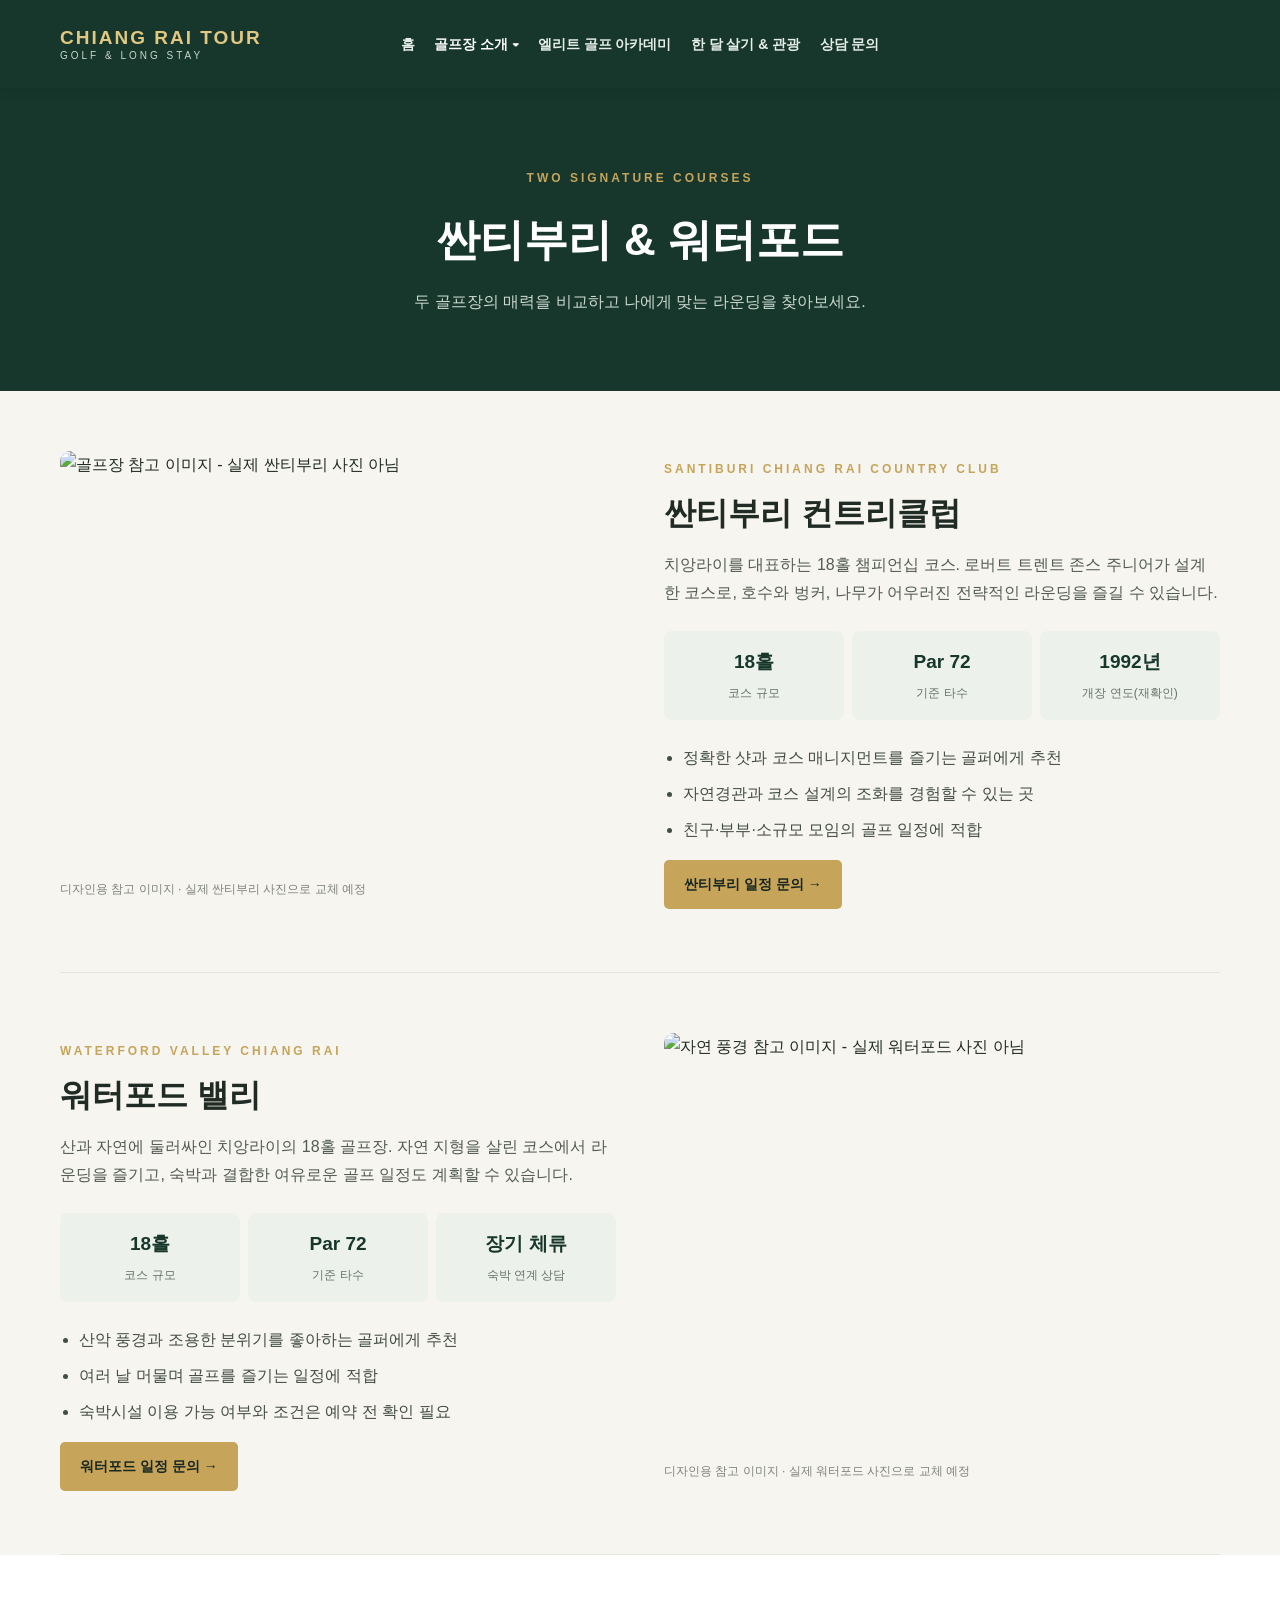
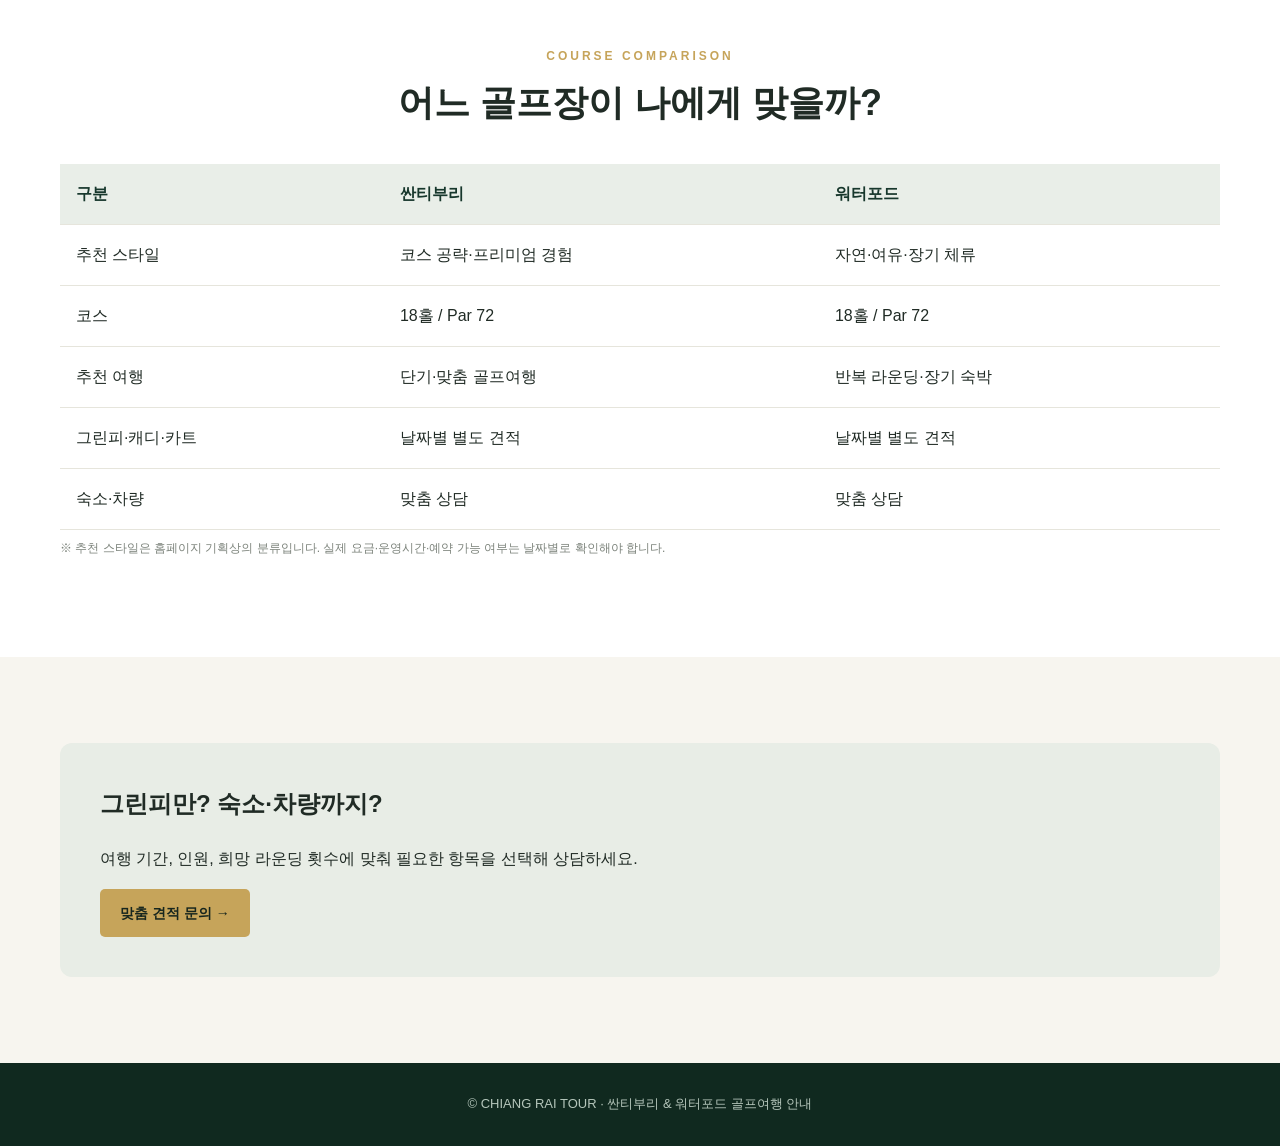
==== golf.html @ 60460e00 "치앙라이 홈페이지 업로드" ====
<!doctype html><html lang="ko"><head><meta charset="utf-8"><meta name="viewport" content="width=device-width,initial-scale=1"><meta name="description" content="치앙라이 싼티부리 컨트리클럽과 워터포드 밸리 골프장 상세 안내 및 비교"><title>골프장 상세 안내 | 싼티부리 · 워터포드</title><link rel="stylesheet" href="style.css"></head><body>
<header class="header"><div class="container header-inner centered-header"><a class="logo" href="index.html">CHIANG RAI TOUR<small>GOLF & LONG STAY</small></a><nav class="nav-menu"><a href="index.html">홈</a><div class="nav-dropdown"><button type="button" class="nav-dropdown-toggle" aria-expanded="false" aria-controls="golf-submenu">골프장 소개 <span aria-hidden="true">▾</span></button><div class="nav-dropdown-menu" id="golf-submenu"><a href="golf.html">골프장 전체 보기</a><a href="santiburi.html">싼티부리</a><a href="waterford.html">워터포드</a></div></div><a href="academy.html">엘리트 골프 아카데미</a><a href="monthly.html">한 달 살기 & 관광</a><a href="index.html#contact">상담 문의</a></nav></div></header>
<main><section class="page-header"><div class="container"><span class="eyebrow">TWO SIGNATURE COURSES</span><h1>싼티부리 & 워터포드</h1><p>두 골프장의 매력을 비교하고 나에게 맞는 라운딩을 찾아보세요.</p></div></section><div class="container"><section class="detail-block" id="santiburi"><div class="detail-photo"><img src="https://images.unsplash.com/photo-1535131749006-b7f58c99034b?auto=format&fit=crop&w=1200&q=85" alt="골프장 참고 이미지 - 실제 싼티부리 사진 아님"><p class="image-note">디자인용 참고 이미지 · 실제 싼티부리 사진으로 교체 예정</p></div><div class="detail-content"><span class="eyebrow">SANTIBURI CHIANG RAI COUNTRY CLUB</span><h2>싼티부리 컨트리클럽</h2><p>치앙라이를 대표하는 18홀 챔피언십 코스. 로버트 트렌트 존스 주니어가 설계한 코스로, 호수와 벙커, 나무가 어우러진 전략적인 라운딩을 즐길 수 있습니다.</p><div class="stats"><div class="stat"><strong>18홀</strong><span>코스 규모</span></div><div class="stat"><strong>Par 72</strong><span>기준 타수</span></div><div class="stat"><strong>1992년</strong><span>개장 연도(재확인)</span></div></div><ul><li>정확한 샷과 코스 매니지먼트를 즐기는 골퍼에게 추천</li><li>자연경관과 코스 설계의 조화를 경험할 수 있는 곳</li><li>친구·부부·소규모 모임의 골프 일정에 적합</li></ul><a class="primary-btn" href="index.html#contact">싼티부리 일정 문의 →</a></div></section>
<section class="detail-block reverse" id="waterford"><div class="detail-photo"><img src="https://images.unsplash.com/photo-1510674485131-dc88d96369b4?auto=format&fit=crop&w=1200&q=85" alt="자연 풍경 참고 이미지 - 실제 워터포드 사진 아님"><p class="image-note">디자인용 참고 이미지 · 실제 워터포드 사진으로 교체 예정</p></div><div class="detail-content"><span class="eyebrow">WATERFORD VALLEY CHIANG RAI</span><h2>워터포드 밸리</h2><p>산과 자연에 둘러싸인 치앙라이의 18홀 골프장. 자연 지형을 살린 코스에서 라운딩을 즐기고, 숙박과 결합한 여유로운 골프 일정도 계획할 수 있습니다.</p><div class="stats"><div class="stat"><strong>18홀</strong><span>코스 규모</span></div><div class="stat"><strong>Par 72</strong><span>기준 타수</span></div><div class="stat"><strong>장기 체류</strong><span>숙박 연계 상담</span></div></div><ul><li>산악 풍경과 조용한 분위기를 좋아하는 골퍼에게 추천</li><li>여러 날 머물며 골프를 즐기는 일정에 적합</li><li>숙박시설 이용 가능 여부와 조건은 예약 전 확인 필요</li></ul><a class="primary-btn" href="index.html#contact">워터포드 일정 문의 →</a></div></section></div>
<section class="section white"><div class="container"><div class="section-head"><span class="eyebrow">COURSE COMPARISON</span><h2>어느 골프장이 나에게 맞을까?</h2></div><div class="table-wrap"><table class="compare"><thead><tr><th>구분</th><th>싼티부리</th><th>워터포드</th></tr></thead><tbody><tr><td>추천 스타일</td><td>코스 공략·프리미엄 경험</td><td>자연·여유·장기 체류</td></tr><tr><td>코스</td><td>18홀 / Par 72</td><td>18홀 / Par 72</td></tr><tr><td>추천 여행</td><td>단기·맞춤 골프여행</td><td>반복 라운딩·장기 숙박</td></tr><tr><td>그린피·캐디·카트</td><td>날짜별 별도 견적</td><td>날짜별 별도 견적</td></tr><tr><td>숙소·차량</td><td>맞춤 상담</td><td>맞춤 상담</td></tr></tbody></table></div><p class="image-note">※ 추천 스타일은 홈페이지 기획상의 분류입니다. 실제 요금·운영시간·예약 가능 여부는 날짜별로 확인해야 합니다.</p></div></section>
<section class="section"><div class="container"><div class="mini-banner"><h2>그린피만? 숙소·차량까지?</h2><p>여행 기간, 인원, 희망 라운딩 횟수에 맞춰 필요한 항목을 선택해 상담하세요.</p><a class="primary-btn" href="index.html#contact">맞춤 견적 문의 →</a></div></div></section></main><footer class="footer">© CHIANG RAI TOUR · 싼티부리 & 워터포드 골프여행 안내</footer><script src="navigation.js" defer></script></body></html>
---- style.css ----
:root{--forest:#17372c;--forest2:#234a39;--gold:#c6a45a;--cream:#f7f5ef;--ink:#202b25;--muted:#68716b;--line:#e6e5dc}*{box-sizing:border-box}html{scroll-behavior:smooth}body{margin:0;background:var(--cream);color:var(--ink);font-family:'Pretendard','Noto Sans KR','Malgun Gothic',sans-serif;line-height:1.75}a{color:inherit;text-decoration:none}img{display:block;width:100%;object-fit:cover}button,input,select,textarea{font:inherit}button{cursor:pointer}.container{width:min(1160px,calc(100% - 40px));margin:auto}.header{position:sticky;top:0;z-index:20;background:var(--forest);color:#fff;box-shadow:0 2px 12px #0002}.header-inner{min-height:78px;display:flex;align-items:center;gap:26px;justify-content:space-between}.logo{font-weight:800;letter-spacing:2px;color:#e1c780;font-size:19px;line-height:1.25}.logo small{display:block;color:#c8d7ca;font-weight:400;font-size:10px;letter-spacing:3px}.nav-menu{display:flex;gap:25px}.nav-menu a{font-size:14px;color:#e5eee8}.nav-menu a:hover,.nav-menu a.active{color:#e5c475}.kakao-btn,.primary-btn,.secondary-btn,.outline-btn{display:inline-flex;align-items:center;justify-content:center;border-radius:5px;padding:12px 20px;font-weight:700;font-size:14px;transition:.2s}.kakao-btn{background:#fee500;color:#1d1d1d}.primary-btn{background:var(--gold);color:#17261e}.secondary-btn{border:1px solid #fff;color:#fff;background:#ffffff15}.outline-btn{border:1px solid var(--forest);color:var(--forest)}.primary-btn:hover,.secondary-btn:hover,.outline-btn:hover,.kakao-btn:hover{transform:translateY(-2px)}.hero{min-height:570px;display:flex;align-items:center;color:white;background:linear-gradient(90deg,#0d241bd9,#10251c66),url('https://images.unsplash.com/photo-1587174486073-ae5e5cff23aa?auto=format&fit=crop&w=1800&q=85') center/cover}.hero-content{max-width:720px}.eyebrow{font-size:12px;letter-spacing:3px;color:var(--gold);font-weight:800}.hero h1{font-size:clamp(33px,5vw,58px);line-height:1.3;margin:15px 0}.hero p{font-size:18px;color:#e3ebe5;max-width:580px}.hero-btns{display:flex;gap:12px;flex-wrap:wrap;margin-top:30px}.section{padding:86px 0}.section.white{background:#fff}.section-head{text-align:center;margin-bottom:36px}.section-head h2{font-size:clamp(26px,3vw,36px);line-height:1.35;margin:10px 0}.section-head p{color:var(--muted);margin:0}.grid-2{display:grid;grid-template-columns:repeat(2,minmax(0,1fr));gap:24px}.grid-3{display:grid;grid-template-columns:repeat(3,minmax(0,1fr));gap:22px}.course-card,.info-card,.price-card{background:#fff;border:1px solid var(--line);border-radius:12px;overflow:hidden;box-shadow:0 10px 30px #17372c0c}.course-card img{height:300px}.course-body{padding:28px}.course-body h3{font-size:26px;margin:7px 0}.course-body p{color:var(--muted);margin:0 0 20px}.tag{font-size:11px;font-weight:800;letter-spacing:2px;color:#947329}.notice{padding:14px 18px;background:#eeeae0;border-left:3px solid var(--gold);font-size:13px;color:#5d625b;border-radius:4px}.features{display:flex;gap:12px;flex-wrap:wrap;margin:18px 0}.feature{background:#f0f3ed;border-radius:40px;padding:6px 12px;font-size:13px}.info-card{padding:30px}.info-card h3{margin:0 0 10px;font-size:21px}.info-card p{margin:0;color:var(--muted)}.page-header{padding:75px 0;background:var(--forest);color:white;text-align:center}.page-header h1{font-size:clamp(30px,4vw,44px);margin:10px 0}.page-header p{color:#cbd9d0;margin:0}.detail-block{display:grid;grid-template-columns:1fr 1fr;gap:48px;align-items:center;padding:60px 0;border-bottom:1px solid var(--line)}.detail-block.reverse .detail-photo{order:2}.detail-photo img{height:420px;border-radius:10px}.detail-content h2{font-size:32px;line-height:1.35;margin:10px 0}.detail-content p{color:#515b53}.detail-content ul{padding-left:19px;color:#424d45}.detail-content li{margin:8px 0}.stats{display:grid;grid-template-columns:repeat(3,1fr);gap:8px;margin:24px 0}.stat{background:#edf1eb;text-align:center;border-radius:8px;padding:14px 5px}.stat strong{display:block;font-size:19px;color:var(--forest)}.stat span{font-size:12px;color:var(--muted)}.table-wrap{overflow-x:auto}.compare{width:100%;border-collapse:collapse;background:#fff;min-width:540px}.compare th,.compare td{border-bottom:1px solid var(--line);padding:16px;text-align:left}.compare th{background:#e9eee8;color:var(--forest)}.price-card{padding:30px}.price-card h3{font-size:23px;margin:0 0 10px}.price-number{font-size:32px;font-weight:800;color:var(--forest);margin:15px 0}.detail-list{padding-left:18px}.detail-list li{margin:9px 0}.highlight-card{border:2px solid var(--gold)}.contact{background:var(--forest);color:white;padding:70px 0}.contact h2{margin:0 0 8px;font-size:30px}.contact p{color:#cbd9d0}.contact-form{display:grid;grid-template-columns:repeat(2,1fr);gap:15px;margin-top:24px}.field{display:flex;flex-direction:column;gap:6px}.field.full{grid-column:1/-1}.field label{font-size:13px}.field input,.field select,.field textarea{width:100%;border:1px solid #d5dcd4;background:#fff;color:#1b2a20;border-radius:5px;padding:12px}.field textarea{min-height:100px;resize:vertical}.form-note{grid-column:1/-1;color:#d0d9d1;font-size:12px}.contact-form button{border:0;justify-self:start}.footer{background:#10291f;color:#b5c6bb;text-align:center;padding:30px 16px;font-size:13px}.footer a{text-decoration:underline}.image-note{font-size:12px;color:#7c837b;margin-top:8px}.mini-banner{padding:40px;background:#e8ede6;border-radius:12px}.mini-banner h2{margin-top:0}@media(max-width:800px){.header-inner{flex-wrap:wrap;justify-content:center;gap:12px;padding:15px 0}.nav-menu{width:100%;justify-content:center;gap:17px;order:3}.nav-menu a{font-size:12px}.header .kakao-btn{padding:8px 10px;font-size:12px}.hero{min-height:490px}.hero p{font-size:15px}.grid-2,.grid-3,.detail-block{grid-template-columns:1fr}.detail-block.reverse .detail-photo{order:0}.detail-photo img{height:290px}.course-card img{height:240px}.section{padding:55px 0}.detail-block{gap:20px;padding:42px 0}.contact-form{grid-template-columns:1fr}.field.full{grid-column:auto}.stats{gap:5px}.stat strong{font-size:16px}}

/* ELITE GOLF ACADEMY */
.elite-hero{min-height:520px;display:flex;align-items:center;color:#fff;background:linear-gradient(90deg,rgba(12,36,23,.88),rgba(12,36,23,.30)),url('https://images.unsplash.com/photo-1535131749006-b7f58c99034b?auto=format&fit=crop&w=1600&q=85') center/cover}
.elite-hero-inner{padding-top:90px;padding-bottom:90px}
.elite-hero h1{font-size:clamp(32px,5vw,58px);line-height:1.25;margin:18px 0 20px;color:#fff}
.elite-hero p{font-size:clamp(16px,2vw,20px);line-height:1.85;margin-bottom:30px;color:#f4f4ed}
.elite-lead{background:#f4f0e6;border-left:5px solid #c7a449;padding:25px 30px;font-size:19px;line-height:1.8}
.elite-steps{display:grid;grid-template-columns:repeat(4,minmax(0,1fr));gap:16px}
.elite-steps article{background:#fff;border:1px solid #e7e0d3;border-radius:12px;padding:26px 20px}
.elite-steps span{color:#8c732e;font-size:12px;font-weight:700;letter-spacing:.05em}
.elite-steps h3{color:#183a29;margin:12px 0;font-size:20px}
.elite-steps p{line-height:1.7;color:#666;font-size:14px}
.elite-coach{max-width:780px;margin:auto}
@media(max-width:800px){.elite-steps{grid-template-columns:repeat(2,minmax(0,1fr))}}
@media(max-width:520px){.elite-steps{grid-template-columns:1fr}.elite-hero{min-height:460px}.elite-hero-inner{padding-top:65px;padding-bottom:65px}}

/* 골프장 소개 하위 메뉴 */
.nav-dropdown{position:relative;display:inline-flex;align-items:center}
.nav-dropdown-toggle{background:none;border:0;color:#fff;font:inherit;font-size:15px;cursor:pointer;padding:12px 14px}
.nav-dropdown-toggle:hover,.nav-dropdown-toggle[aria-expanded="true"]{color:#d4af37}
.nav-dropdown-menu{display:none;position:absolute;top:100%;left:0;min-width:190px;background:#1b3022;border:1px solid #52694f;border-radius:8px;padding:8px;box-shadow:0 12px 25px #0003;z-index:999}
.nav-dropdown.open .nav-dropdown-menu{display:flex;flex-direction:column}
.nav-dropdown-menu a{display:block!important;margin:0!important;padding:12px!important;color:white!important;white-space:nowrap;text-decoration:none}
.nav-dropdown-menu a:hover{background:#304b36;color:#e6c769!important}
.course-next{display:flex;justify-content:space-between;gap:16px;padding:12px 0 45px;flex-wrap:wrap}
.course-next a{color:#1b3022;font-weight:700}
@media(max-width:760px){.nav-dropdown{display:block;width:100%}.nav-dropdown-toggle{width:100%;text-align:left;padding:12px 0}.nav-dropdown-menu{position:static;box-shadow:none;min-width:0;width:100%;background:#294331}.nav-dropdown-menu a{white-space:normal}}

/* Centered five-item navigation */
.header-inner.centered-header{position:relative;max-width:1440px;justify-content:center;min-height:88px;padding:12px 220px 12px 220px}
.centered-header .logo{position:absolute;left:0;top:50%;transform:translateY(-50%)}
.centered-header .nav-menu{justify-content:center;align-items:center;gap:clamp(10px,1.5vw,27px);white-space:nowrap}
.centered-header .nav-menu>a,.centered-header .nav-dropdown-toggle{font-size:14px;font-weight:600;padding:12px 0}
@media(max-width:1150px){.header-inner.centered-header{padding:14px 0;flex-direction:column;gap:14px}.centered-header .logo{position:static;transform:none;text-align:center}.centered-header .nav-menu{flex-wrap:wrap;gap:12px 20px;width:100%}}
@media(max-width:560px){.centered-header .nav-menu{gap:5px 15px}.centered-header .nav-menu>a,.centered-header .nav-dropdown-toggle{font-size:12px}.centered-header .nav-dropdown{width:auto}.centered-header .nav-dropdown-toggle{width:auto}.centered-header .nav-dropdown-menu{position:absolute;min-width:175px}}
.santi-lead{max-width:840px;margin:0 auto;text-align:center}.santi-lead p{font-size:17px;color:#5b645c}.santi-quote{padding:42px;border-left:4px solid var(--gold);background:#edf0e9;font-size:clamp(19px,2.5vw,27px);font-family:Georgia,serif;color:var(--forest)}.santi-feature-grid{display:grid;grid-template-columns:repeat(3,1fr);gap:20px}.santi-feature-grid article{background:#fff;border:1px solid var(--line);padding:28px;border-radius:12px}.santi-feature-grid h3{color:var(--forest);margin-top:0}.santi-feature-grid p{color:var(--muted)}.santi-gallery{display:grid;grid-template-columns:1.3fr 1fr 1fr;gap:14px}.santi-gallery img{height:230px;border-radius:10px}.santi-table{width:100%;border-collapse:collapse;background:white}.santi-table th,.santi-table td{text-align:left;padding:17px;border-bottom:1px solid var(--line)}.santi-table th{width:30%;color:var(--forest);background:#f1f3ee}.santi-note{font-size:12px;color:#777;margin:12px 0}.santi-hero{background:linear-gradient(90deg,#09251cdb,#0c251b55),url('https://images.unsplash.com/photo-1535131749006-b7f58c99034b?auto=format&fit=crop&w=1800&q=85') center/cover;padding:110px 0;color:#fff}.santi-hero h1{font-size:clamp(38px,5vw,68px);line-height:1.18;max-width:800px;margin:15px 0}.santi-hero p{font-size:18px;max-width:640px;color:#e3ebe5}.santi-hero .eyebrow{color:#e4c880}@media(max-width:760px){.santi-feature-grid,.santi-gallery{grid-template-columns:1fr}.santi-gallery img{height:240px}.santi-hero{padding:75px 0}.santi-table th{width:38%}}

/* Waterford premium detail */
.waterford-hero{background:linear-gradient(90deg,#09251ce8,#0c251b65),url('https://images.unsplash.com/photo-1510674485131-dc88d96369b4?auto=format&fit=crop&w=1800&q=85') center/cover;padding:110px 0;color:#fff}
.waterford-hero h1{font-size:clamp(36px,5vw,66px);line-height:1.2;margin:18px 0;max-width:830px}
.waterford-hero p{font-size:18px;color:#e3ebe5;max-width:630px;margin-bottom:30px}
.waterford-stats{grid-template-columns:repeat(4,minmax(0,1fr));max-width:850px;margin:32px auto 10px}
.waterford-link{color:#246448;text-decoration:underline;text-underline-offset:3px}
.santi-gallery figure{margin:0}.santi-gallery figcaption{font-size:12px;color:#737c75;margin-top:7px}
@media(max-width:760px){.waterford-hero{padding:75px 0}.waterford-stats{grid-template-columns:repeat(2,minmax(0,1fr))}}

/* Expanded editorial sections */
.editorial-intro{max-width:870px;margin:0 auto;text-align:center;font-size:17px;color:#4e5b51}.editorial-intro h2{color:var(--forest);font-size:clamp(26px,3vw,38px)}.editorial-grid{display:grid;grid-template-columns:repeat(3,minmax(0,1fr));gap:22px}.editorial-card{background:white;padding:28px;border:1px solid var(--line);border-radius:12px}.editorial-card h3{color:var(--forest);margin-top:4px}.editorial-card p{color:#606b61}.route-step{display:grid;grid-template-columns:90px 1fr;gap:18px;border-bottom:1px solid var(--line);padding:23px 0}.route-step strong{color:#927331}.route-step h3{margin:0 0 6px;color:var(--forest)}.route-step p{margin:0;color:#59635a}.small-note{font-size:13px;color:#677067}.package-ribbon{background:#f0ebdc;padding:26px;border-radius:12px;border-left:5px solid var(--gold)}.section-photo{width:100%;max-height:420px;object-fit:cover;border-radius:12px}.editorial-kicker{font-size:12px;letter-spacing:2px;font-weight:800;color:#a0803b}.link-row{display:flex;flex-wrap:wrap;gap:12px;margin-top:22px}@media(max-width:800px){.editorial-grid{grid-template-columns:1fr}.route-step{grid-template-columns:70px 1fr}}

/* 현장 사진 앨범: 파일만 추가하면 자동 표시 */
.photo-grid{display:grid;grid-template-columns:repeat(3,minmax(0,1fr));gap:18px}.photo-item{margin:0;background:#fff;border:1px solid var(--line);border-radius:12px;overflow:hidden}.photo-item img{height:215px;width:100%;object-fit:cover}.photo-item figcaption{padding:12px 16px;font-weight:700;color:var(--forest)}.photo-placeholder{height:215px;display:flex;flex-direction:column;align-items:center;justify-content:center;background:#e9eee8;color:#6d786f;text-align:center}.photo-placeholder small{font-size:11px;overflow-wrap:anywhere;padding:4px}.photo-item.has-photo .photo-placeholder{display:none}.santi-hero{background-image:linear-gradient(90deg,#09251cdb,#0c251b55),url('images/santiburi/hero.jpg')}.waterford-hero{background-image:linear-gradient(90deg,#09251ce8,#0c251b65),url('images/waterford/hero.jpg')}@media(max-width:850px){.photo-grid{grid-template-columns:repeat(2,minmax(0,1fr))}}@media(max-width:520px){.photo-grid{grid-template-columns:1fr}}
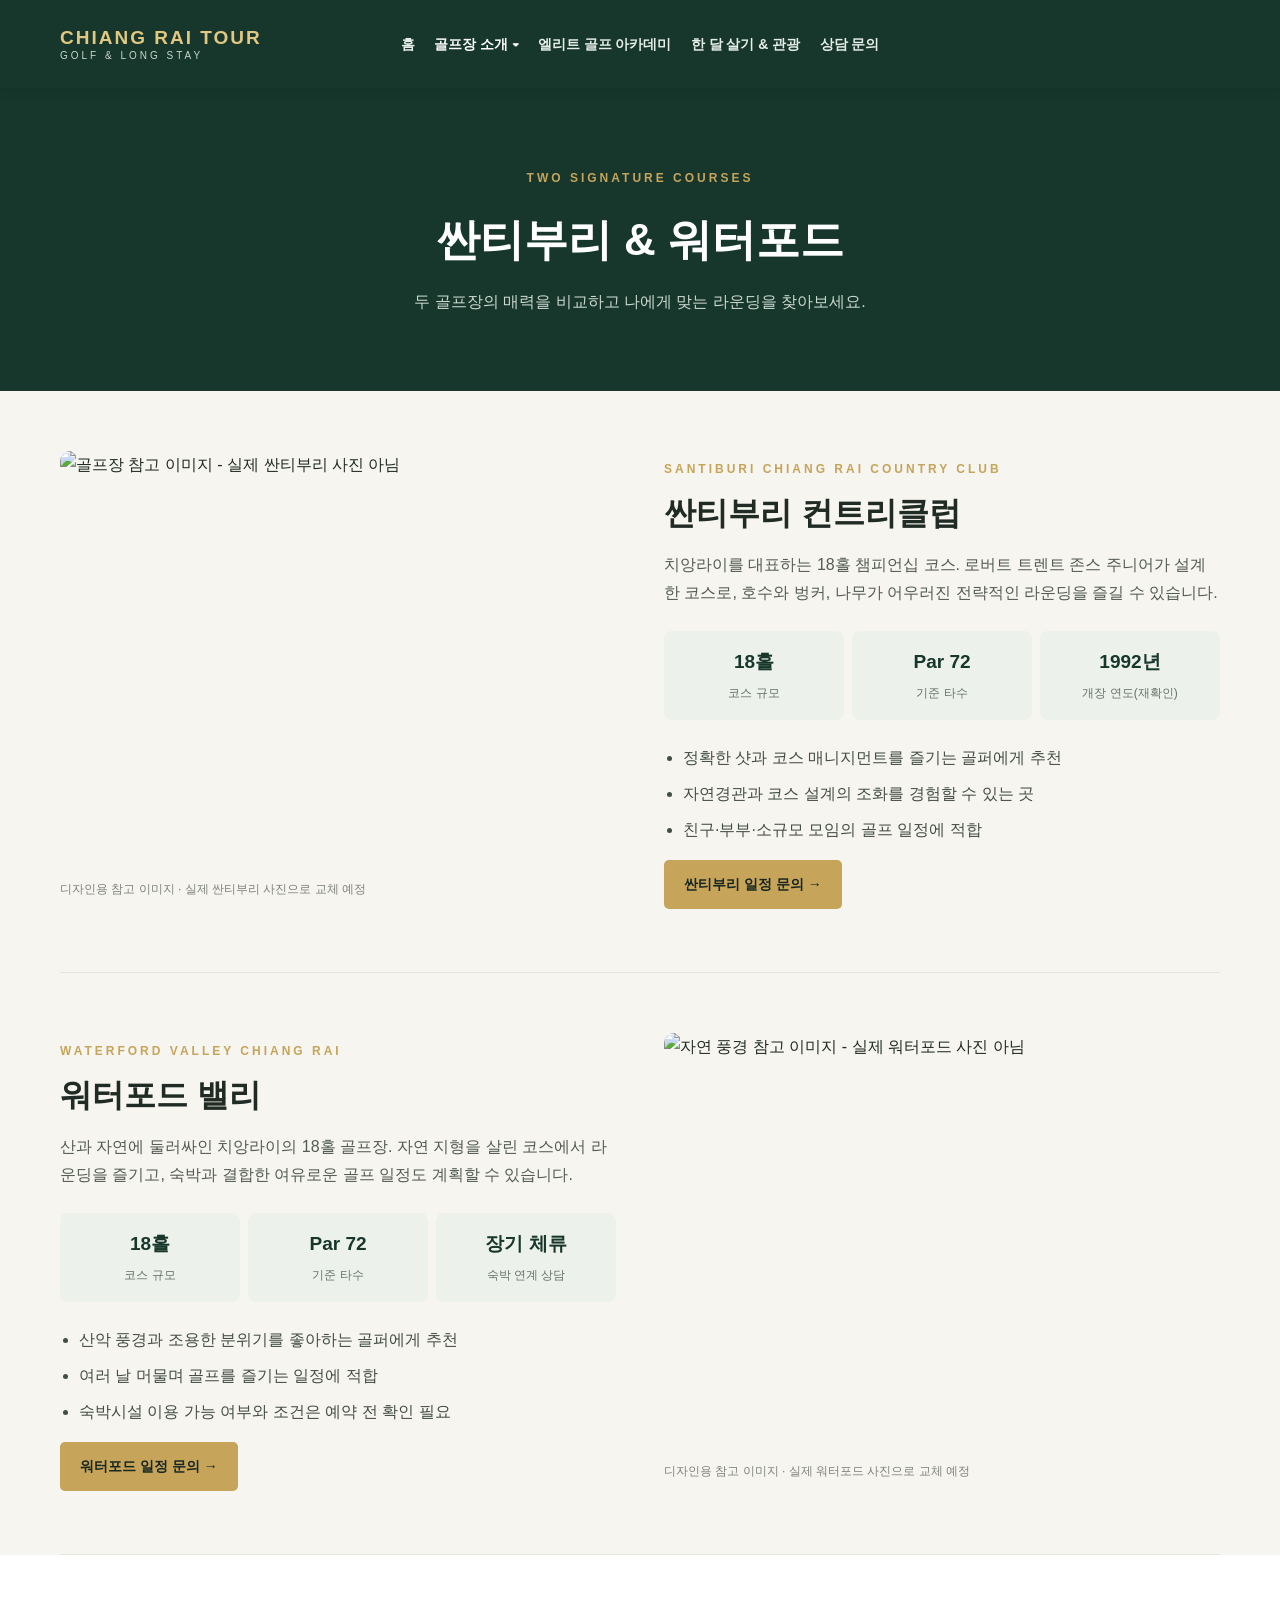
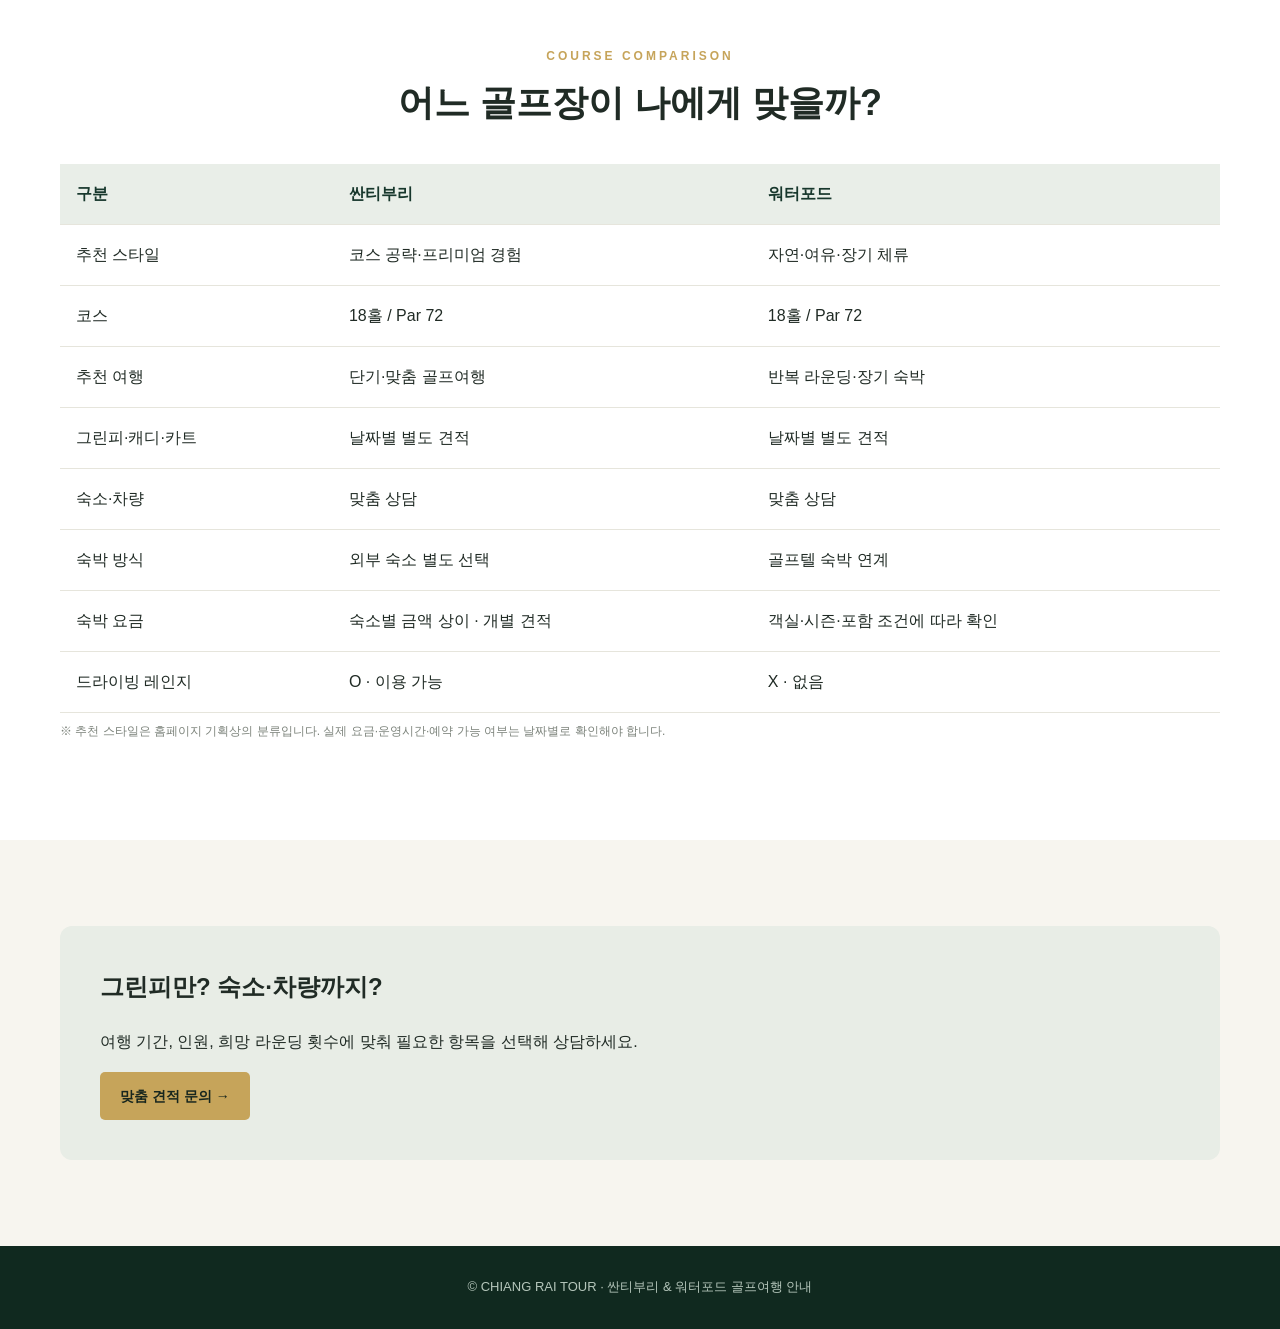
==== commit b5d9d87a: "홈페이지 수정 내용 반영" ====
--- a/golf.html
+++ b/golf.html
@@ -1,6 +1,7 @@
-<!doctype html><html lang="ko"><head><meta charset="utf-8"><meta name="viewport" content="width=device-width,initial-scale=1"><meta name="description" content="치앙라이 싼티부리 컨트리클럽과 워터포드 밸리 골프장 상세 안내 및 비교"><title>골프장 상세 안내 | 싼티부리 · 워터포드</title><link rel="stylesheet" href="style.css"></head><body>
-<header class="header"><div class="container header-inner centered-header"><a class="logo" href="index.html">CHIANG RAI TOUR<small>GOLF & LONG STAY</small></a><nav class="nav-menu"><a href="index.html">홈</a><div class="nav-dropdown"><button type="button" class="nav-dropdown-toggle" aria-expanded="false" aria-controls="golf-submenu">골프장 소개 <span aria-hidden="true">▾</span></button><div class="nav-dropdown-menu" id="golf-submenu"><a href="golf.html">골프장 전체 보기</a><a href="santiburi.html">싼티부리</a><a href="waterford.html">워터포드</a></div></div><a href="academy.html">엘리트 골프 아카데미</a><a href="monthly.html">한 달 살기 & 관광</a><a href="index.html#contact">상담 문의</a></nav></div></header>
-<main><section class="page-header"><div class="container"><span class="eyebrow">TWO SIGNATURE COURSES</span><h1>싼티부리 & 워터포드</h1><p>두 골프장의 매력을 비교하고 나에게 맞는 라운딩을 찾아보세요.</p></div></section><div class="container"><section class="detail-block" id="santiburi"><div class="detail-photo"><img src="https://images.unsplash.com/photo-1535131749006-b7f58c99034b?auto=format&fit=crop&w=1200&q=85" alt="골프장 참고 이미지 - 실제 싼티부리 사진 아님"><p class="image-note">디자인용 참고 이미지 · 실제 싼티부리 사진으로 교체 예정</p></div><div class="detail-content"><span class="eyebrow">SANTIBURI CHIANG RAI COUNTRY CLUB</span><h2>싼티부리 컨트리클럽</h2><p>치앙라이를 대표하는 18홀 챔피언십 코스. 로버트 트렌트 존스 주니어가 설계한 코스로, 호수와 벙커, 나무가 어우러진 전략적인 라운딩을 즐길 수 있습니다.</p><div class="stats"><div class="stat"><strong>18홀</strong><span>코스 규모</span></div><div class="stat"><strong>Par 72</strong><span>기준 타수</span></div><div class="stat"><strong>1992년</strong><span>개장 연도(재확인)</span></div></div><ul><li>정확한 샷과 코스 매니지먼트를 즐기는 골퍼에게 추천</li><li>자연경관과 코스 설계의 조화를 경험할 수 있는 곳</li><li>친구·부부·소규모 모임의 골프 일정에 적합</li></ul><a class="primary-btn" href="index.html#contact">싼티부리 일정 문의 →</a></div></section>
-<section class="detail-block reverse" id="waterford"><div class="detail-photo"><img src="https://images.unsplash.com/photo-1510674485131-dc88d96369b4?auto=format&fit=crop&w=1200&q=85" alt="자연 풍경 참고 이미지 - 실제 워터포드 사진 아님"><p class="image-note">디자인용 참고 이미지 · 실제 워터포드 사진으로 교체 예정</p></div><div class="detail-content"><span class="eyebrow">WATERFORD VALLEY CHIANG RAI</span><h2>워터포드 밸리</h2><p>산과 자연에 둘러싸인 치앙라이의 18홀 골프장. 자연 지형을 살린 코스에서 라운딩을 즐기고, 숙박과 결합한 여유로운 골프 일정도 계획할 수 있습니다.</p><div class="stats"><div class="stat"><strong>18홀</strong><span>코스 규모</span></div><div class="stat"><strong>Par 72</strong><span>기준 타수</span></div><div class="stat"><strong>장기 체류</strong><span>숙박 연계 상담</span></div></div><ul><li>산악 풍경과 조용한 분위기를 좋아하는 골퍼에게 추천</li><li>여러 날 머물며 골프를 즐기는 일정에 적합</li><li>숙박시설 이용 가능 여부와 조건은 예약 전 확인 필요</li></ul><a class="primary-btn" href="index.html#contact">워터포드 일정 문의 →</a></div></section></div>
-<section class="section white"><div class="container"><div class="section-head"><span class="eyebrow">COURSE COMPARISON</span><h2>어느 골프장이 나에게 맞을까?</h2></div><div class="table-wrap"><table class="compare"><thead><tr><th>구분</th><th>싼티부리</th><th>워터포드</th></tr></thead><tbody><tr><td>추천 스타일</td><td>코스 공략·프리미엄 경험</td><td>자연·여유·장기 체류</td></tr><tr><td>코스</td><td>18홀 / Par 72</td><td>18홀 / Par 72</td></tr><tr><td>추천 여행</td><td>단기·맞춤 골프여행</td><td>반복 라운딩·장기 숙박</td></tr><tr><td>그린피·캐디·카트</td><td>날짜별 별도 견적</td><td>날짜별 별도 견적</td></tr><tr><td>숙소·차량</td><td>맞춤 상담</td><td>맞춤 상담</td></tr></tbody></table></div><p class="image-note">※ 추천 스타일은 홈페이지 기획상의 분류입니다. 실제 요금·운영시간·예약 가능 여부는 날짜별로 확인해야 합니다.</p></div></section>
-<section class="section"><div class="container"><div class="mini-banner"><h2>그린피만? 숙소·차량까지?</h2><p>여행 기간, 인원, 희망 라운딩 횟수에 맞춰 필요한 항목을 선택해 상담하세요.</p><a class="primary-btn" href="index.html#contact">맞춤 견적 문의 →</a></div></div></section></main><footer class="footer">© CHIANG RAI TOUR · 싼티부리 & 워터포드 골프여행 안내</footer><script src="navigation.js" defer></script></body></html>
+<!DOCTYPE html>
+<html lang="ko"><head><meta charset="utf-8"/><meta content="width=device-width,initial-scale=1" name="viewport"/><meta content="치앙라이 싼티부리 컨트리클럽과 워터포드 밸리 골프장 상세 안내 및 비교" name="description"/><title>골프장 상세 안내 | 싼티부리 · 워터포드</title><link href="style.css" rel="stylesheet"/></head><body>
+<header class="header"><div class="container header-inner centered-header"><a class="logo" href="index.html">CHIANG RAI TOUR<small>GOLF &amp; LONG STAY</small></a><nav class="nav-menu"><a href="index.html">홈</a><div class="nav-dropdown"><button aria-controls="golf-submenu" aria-expanded="false" class="nav-dropdown-toggle" type="button">골프장 소개 <span aria-hidden="true">▾</span></button><div class="nav-dropdown-menu" id="golf-submenu"><a href="golf.html">골프장 전체 보기</a><a href="santiburi.html">싼티부리</a><a href="waterford.html">워터포드</a></div></div><a href="academy.html">엘리트 골프 아카데미</a><a href="monthly.html">한 달 살기 &amp; 관광</a><a href="index.html#contact">상담 문의</a></nav></div></header>
+<main><section class="page-header"><div class="container"><span class="eyebrow">TWO SIGNATURE COURSES</span><h1>싼티부리 &amp; 워터포드</h1><p>두 골프장의 매력을 비교하고 나에게 맞는 라운딩을 찾아보세요.</p></div></section><div class="container"><section class="detail-block" id="santiburi"><div class="detail-photo"><img alt="골프장 참고 이미지 - 실제 싼티부리 사진 아님" src="https://images.unsplash.com/photo-1535131749006-b7f58c99034b?auto=format&amp;fit=crop&amp;w=1200&amp;q=85"/><p class="image-note">디자인용 참고 이미지 · 실제 싼티부리 사진으로 교체 예정</p></div><div class="detail-content"><span class="eyebrow">SANTIBURI CHIANG RAI COUNTRY CLUB</span><h2>싼티부리 컨트리클럽</h2><p>치앙라이를 대표하는 18홀 챔피언십 코스. 로버트 트렌트 존스 주니어가 설계한 코스로, 호수와 벙커, 나무가 어우러진 전략적인 라운딩을 즐길 수 있습니다.</p><div class="stats"><div class="stat"><strong>18홀</strong><span>코스 규모</span></div><div class="stat"><strong>Par 72</strong><span>기준 타수</span></div><div class="stat"><strong>1992년</strong><span>개장 연도(재확인)</span></div></div><ul><li>정확한 샷과 코스 매니지먼트를 즐기는 골퍼에게 추천</li><li>자연경관과 코스 설계의 조화를 경험할 수 있는 곳</li><li>친구·부부·소규모 모임의 골프 일정에 적합</li></ul><a class="primary-btn" href="index.html#contact">싼티부리 일정 문의 →</a></div></section>
+<section class="detail-block reverse" id="waterford"><div class="detail-photo"><img alt="자연 풍경 참고 이미지 - 실제 워터포드 사진 아님" src="https://images.unsplash.com/photo-1510674485131-dc88d96369b4?auto=format&amp;fit=crop&amp;w=1200&amp;q=85"/><p class="image-note">디자인용 참고 이미지 · 실제 워터포드 사진으로 교체 예정</p></div><div class="detail-content"><span class="eyebrow">WATERFORD VALLEY CHIANG RAI</span><h2>워터포드 밸리</h2><p>산과 자연에 둘러싸인 치앙라이의 18홀 골프장. 자연 지형을 살린 코스에서 라운딩을 즐기고, 숙박과 결합한 여유로운 골프 일정도 계획할 수 있습니다.</p><div class="stats"><div class="stat"><strong>18홀</strong><span>코스 규모</span></div><div class="stat"><strong>Par 72</strong><span>기준 타수</span></div><div class="stat"><strong>장기 체류</strong><span>숙박 연계 상담</span></div></div><ul><li>산악 풍경과 조용한 분위기를 좋아하는 골퍼에게 추천</li><li>여러 날 머물며 골프를 즐기는 일정에 적합</li><li>숙박시설 이용 가능 여부와 조건은 예약 전 확인 필요</li></ul><a class="primary-btn" href="index.html#contact">워터포드 일정 문의 →</a></div></section></div>
+<section class="section white"><div class="container"><div class="section-head"><span class="eyebrow">COURSE COMPARISON</span><h2>어느 골프장이 나에게 맞을까?</h2></div><div class="table-wrap"><table class="compare"><thead><tr><th>구분</th><th>싼티부리</th><th>워터포드</th></tr></thead><tbody><tr><td>추천 스타일</td><td>코스 공략·프리미엄 경험</td><td>자연·여유·장기 체류</td></tr><tr><td>코스</td><td>18홀 / Par 72</td><td>18홀 / Par 72</td></tr><tr><td>추천 여행</td><td>단기·맞춤 골프여행</td><td>반복 라운딩·장기 숙박</td></tr><tr><td>그린피·캐디·카트</td><td>날짜별 별도 견적</td><td>날짜별 별도 견적</td></tr><tr><td>숙소·차량</td><td>맞춤 상담</td><td>맞춤 상담</td></tr><tr><td>숙박 방식</td><td>외부 숙소 별도 선택</td><td>골프텔 숙박 연계</td></tr><tr><td>숙박 요금</td><td>숙소별 금액 상이 · 개별 견적</td><td>객실·시즌·포함 조건에 따라 확인</td></tr><tr><td>드라이빙 레인지</td><td>O · 이용 가능</td><td>X · 없음</td></tr></tbody></table></div><p class="image-note">※ 추천 스타일은 홈페이지 기획상의 분류입니다. 실제 요금·운영시간·예약 가능 여부는 날짜별로 확인해야 합니다.</p></div></section>
+<section class="section"><div class="container"><div class="mini-banner"><h2>그린피만? 숙소·차량까지?</h2><p>여행 기간, 인원, 희망 라운딩 횟수에 맞춰 필요한 항목을 선택해 상담하세요.</p><a class="primary-btn" href="index.html#contact">맞춤 견적 문의 →</a></div></div></section></main><footer class="footer">© CHIANG RAI TOUR · 싼티부리 &amp; 워터포드 골프여행 안내</footer><script defer="" src="navigation.js"></script></body></html>
